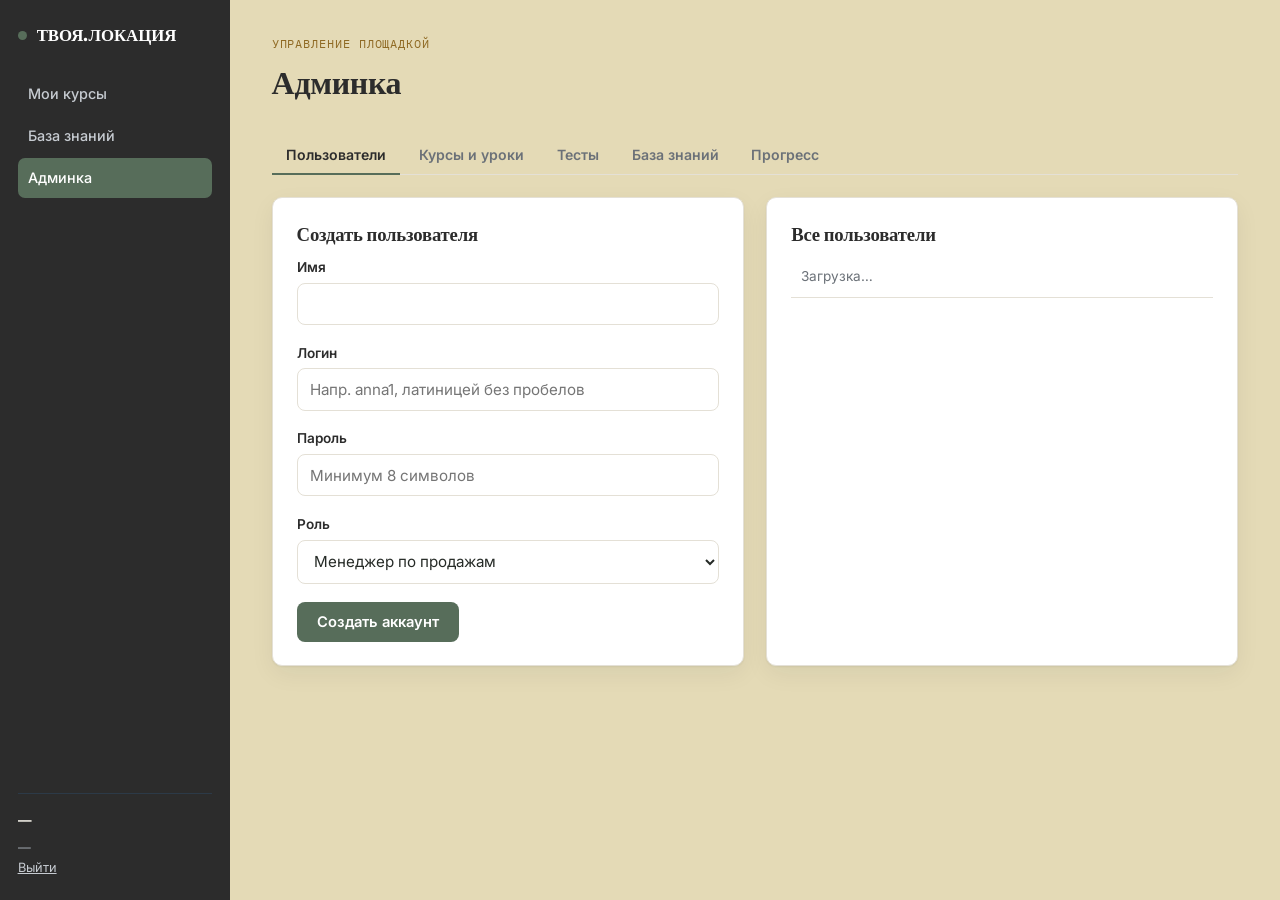
==== admin.html @ 3b24a8a5 "Update admin.html" ====
<!DOCTYPE html>
<html lang="ru">
<head>
<meta charset="UTF-8">
<meta name="viewport" content="width=device-width, initial-scale=1.0">
<title>Админка — ТВОЯ.ЛОКАЦИЯ</title>
<link rel="stylesheet" href="css/style.css">
</head>
<body>

<div class="app">
  <aside class="sidebar">
    <div class="sidebar-brand"><span class="dot"></span> ТВОЯ.ЛОКАЦИЯ</div>
    <nav>
      <a href="dashboard.html">Мои курсы</a>
      <a href="knowledge-base.html">База знаний</a>
      <a href="admin.html" class="active" data-admin-link>Админка</a>
    </nav>
    <div class="sidebar-user">
      <b data-user-name>—</b>
      <span data-user-role>—</span><br>
      <a href="#" data-logout style="color:#C6CBD1">Выйти</a>
    </div>
  </aside>

  <main class="main" style="max-width:1100px">
    <div class="page-head">
      <div class="eyebrow">Управление площадкой</div>
      <h1>Админка</h1>
    </div>

    <div class="tabs">
      <button class="tab-btn active" data-tab="users">Пользователи</button>
      <button class="tab-btn" data-tab="courses">Курсы и уроки</button>
      <button class="tab-btn" data-tab="tests">Тесты</button>
      <button class="tab-btn" data-tab="kb">База знаний</button>
      <button class="tab-btn" data-tab="progress">Прогресс</button>
    </div>

    <!-- ПОЛЬЗОВАТЕЛИ -->
    <section class="tab-panel active" id="tab-users">
      <div class="two-col">
        <div class="card">
          <h3>Создать пользователя</h3>
          <form id="createUserForm">
            <div class="field"><label>Имя</label><input type="text" id="nu_name" required></div>
            <div class="field"><label>Логин</label><input type="text" id="nu_email" required placeholder="Напр. anna1, латиницей без пробелов"></div>
            <div class="field"><label>Пароль</label><input type="text" id="nu_password" required minlength="8" placeholder="Минимум 8 символов"></div>
            <div class="field">
              <label>Роль</label>
              <select id="nu_role">
                <option value="manager">Менеджер по продажам</option>
                <option value="admin">Администратор</option>
              </select>
            </div>
            <button class="btn btn-brass" type="submit" id="createUserBtn">Создать аккаунт</button>
          </form>
        </div>
        <div class="card">
          <h3>Все пользователи</h3>
          <table class="table" id="usersTable"><tbody><tr><td class="muted">Загрузка…</td></tr></tbody></table>
        </div>
      </div>
    </section>

    <!-- КУРСЫ И УРОКИ -->
    <section class="tab-panel" id="tab-courses">
      <div class="card" style="margin-bottom:1.4rem">
        <h3>Новый курс</h3>
        <form id="createCourseForm" class="two-col" style="align-items:end">
          <div class="field"><label>Название курса</label><input type="text" id="c_title" required></div>
          <div class="field"><label>Описание</label><input type="text" id="c_desc"></div>
          <button class="btn btn-brass" type="submit" style="grid-column:1/-1;justify-self:start">Добавить курс</button>
        </form>
      </div>
      <div id="coursesAdminList"></div>
    </section>

    <!-- ТЕСТЫ -->
    <section class="tab-panel" id="tab-tests">
      <div class="card" style="margin-bottom:1.4rem">
        <h3>Новый тест</h3>
        <form id="createTestForm" class="two-col" style="align-items:end">
          <div class="field">
            <label>Курс</label>
            <select id="t_course" required></select>
          </div>
          <div class="field"><label>Название теста</label><input type="text" id="t_title" required></div>
          <div class="field"><label>Проходной балл, %</label><input type="number" id="t_pass" value="70" min="1" max="100"></div>
          <button class="btn btn-brass" type="submit" style="grid-column:1/-1;justify-self:start">Создать тест</button>
        </form>
      </div>
      <div id="testsAdminList"></div>
    </section>

    <!-- БАЗА ЗНАНИЙ -->
    <section class="tab-panel" id="tab-kb">
      <div class="card" style="margin-bottom:1.4rem">
        <h3>Новая статья</h3>
        <form id="createKbForm">
          <div class="two-col">
            <div class="field"><label>Категория</label><input type="text" id="kb_category" placeholder="Напр. Холодные звонки" required></div>
            <div class="field"><label>Заголовок</label><input type="text" id="kb_title" required></div>
          </div>
          <div class="field"><label>Текст</label><textarea id="kb_content" rows="5" required></textarea></div>
          <button class="btn btn-brass" type="submit">Опубликовать</button>
        </form>
      </div>
      <div id="kbAdminList"></div>
    </section>

    <!-- ПРОГРЕСС -->
    <section class="tab-panel" id="tab-progress">
      <div class="card">
        <h3>Результаты тестов по менеджерам</h3>
        <table class="table" id="progressTable"><tbody><tr><td class="muted">Загрузка…</td></tr></tbody></table>
      </div>
    </section>

  </main>
</div>

<script type="module" src="js/admin.js"></script>
</body>
</html>
---- css/style.css ----
/* =========================================================
   LMS для менеджеров по продажам недвижимости — дизайн-система
   ========================================================= */

@import url('https://fonts.googleapis.com/css2?family=Fraunces:opsz,wght@9..144,500;9..144,600;9..144,700&family=Inter:wght@400;500;600;700&family=IBM+Plex+Mono:wght@500&display=swap');

:root{
  /* --- палитра --- */
  --ink:        #2c2c2c;   /* основной тёмный (шапка, сайдбар) */
  --ink-soft:   #263544;
  --paper:      #e4dab6;   /* фон страницы */
  --card:       #FFFFFF;
  --line:       #E4E0D6;
  --text:       #262B27;
  --text-muted: #6B7178;
  --brass:      #576d5a;   /* акцент — латунь/дверная ручка */
  --brass-dark: #8F6A24;
  --brass-tint: #F1E6D0;
  --good:       #4C7A5E;
  --good-tint:  #E4EFE8;
  --bad:        #B5533C;
  --bad-tint:   #F6E5E0;

  /* --- типографика --- */
  --font-display: 'Fraunces', Georgia, serif;
  --font-body: 'Inter', system-ui, sans-serif;
  --font-mono: 'IBM Plex Mono', monospace;

  --radius: 10px;
  --shadow: 0 1px 2px rgba(22,32,42,.06), 0 8px 24px rgba(22,32,42,.06);
}

*{box-sizing:border-box}
html,body{margin:0;padding:0}
body{
  background:var(--paper);
  color:var(--text);
  font-family:var(--font-body);
  line-height:1.55;
  -webkit-font-smoothing:antialiased;
}
h1,h2,h3,h4{
  font-family:var(--font-display);
  color:var(--ink);
  margin:0 0 .4em;
  font-weight:600;
  letter-spacing:-.01em;
}
p{margin:0 0 1em}
a{color:var(--brass-dark)}
:focus-visible{outline:2px solid var(--brass);outline-offset:2px}

.eyebrow{
  font-family:var(--font-mono);
  font-size:.72rem;
  letter-spacing:.08em;
  text-transform:uppercase;
  color:var(--brass-dark);
}

/* --- кнопки --- */
.btn{
  display:inline-flex;align-items:center;justify-content:center;gap:.5em;
  font-family:var(--font-body);font-weight:600;font-size:.92rem;
  padding:.7em 1.3em;border-radius:8px;border:1px solid transparent;
  cursor:pointer;text-decoration:none;transition:transform .06s ease, background .15s ease;
}
.btn:active{transform:translateY(1px)}
.btn-primary{background:var(--ink);color:#fff}
.btn-primary:hover{background:var(--ink-soft)}
.btn-brass{background:var(--brass);color:#fff}
.btn-brass:hover{background:var(--brass-dark)}
.btn-ghost{background:transparent;border-color:var(--line);color:var(--text)}
.btn-ghost:hover{border-color:var(--ink)}
.btn-danger{background:var(--bad);color:#fff}
.btn:disabled{opacity:.5;cursor:not-allowed}

/* --- поля форм --- */
label{display:block;font-size:.85rem;font-weight:600;margin-bottom:.35em;color:var(--ink)}
input,textarea,select{
  width:100%;font-family:var(--font-body);font-size:.95rem;
  padding:.7em .8em;border:1px solid var(--line);border-radius:8px;
  background:#fff;color:var(--text);
}
input:focus,textarea:focus,select:focus{border-color:var(--brass);outline:none}
.field{margin-bottom:1.1em}
textarea{resize:vertical;min-height:6em}

/* --- карточки --- */
.card{
  background:var(--card);border:1px solid var(--line);border-radius:var(--radius);
  padding:1.4em 1.5em;box-shadow:var(--shadow);
}

/* --- страница логина --- */
.login-wrap{
  min-height:100vh;display:flex;align-items:center;justify-content:center;
  padding:2rem;background:
    radial-gradient(1200px 600px at 15% -10%, #1E2A38 0%, transparent 60%), var(--ink);
}
.login-card{
  width:100%;max-width:400px;background:var(--paper);border-radius:14px;
  padding:2.6rem 2.2rem;box-shadow:0 24px 60px rgba(0,0,0,.35);
}
.login-mark{
  width:44px;height:44px;border-radius:9px;background:var(--brass);
  display:flex;align-items:center;justify-content:center;color:#fff;
  font-family:var(--font-display);font-weight:700;font-size:1.2rem;margin-bottom:1.1rem;
}
.login-card h1{font-size:1.5rem;margin-bottom:.15em}
.login-sub{color:var(--text-muted);font-size:.9rem;margin-bottom:1.6em}
.error-msg{
  background:var(--bad-tint);color:var(--bad);border-radius:8px;
  padding:.7em .9em;font-size:.87rem;margin-bottom:1em;display:none;
}
.error-msg.show{display:block}
.hint-msg{color:var(--text-muted);font-size:.8rem;margin-top:1.4em;text-align:center}

/* --- каркас приложения (сайдбар + контент) --- */
.app{display:flex;min-height:100vh}
.sidebar{
  width:230px;flex:0 0 230px;background:var(--ink);color:#EDEAE2;
  padding:1.4rem 1.1rem;display:flex;flex-direction:column;gap:1.6rem;
}
.sidebar-brand{display:flex;align-items:center;gap:.6em;font-family:var(--font-display);font-weight:700;font-size:1.05rem;color:#fff}
.sidebar-brand .dot{width:9px;height:9px;border-radius:50%;background:var(--brass)}
.sidebar nav{display:flex;flex-direction:column;gap:.15rem;flex:1}
.sidebar nav a{
  color:#C6CBD1;text-decoration:none;font-size:.9rem;font-weight:500;
  padding:.6em .7em;border-radius:7px;
}
.sidebar nav a:hover{background:var(--ink-soft);color:#fff}
.sidebar nav a.active{background:var(--brass);color:#fff}
.sidebar-user{font-size:.8rem;color:#9BA2AA;border-top:1px solid #2C3A48;padding-top:1rem}
.sidebar-user b{color:#EDEAE2;display:block;font-size:.85rem;margin-bottom:.5em}

.main{flex:1;padding:2.2rem 2.6rem;max-width:980px}
.page-head{margin-bottom:1.8rem}
.page-head .eyebrow{margin-bottom:.4em}

/* --- список курсов / уроков --- */
.listing-grid{display:grid;gap:1rem}
.listing-card{
  display:flex;gap:1.1rem;align-items:flex-start;
  background:var(--card);border:1px solid var(--line);border-radius:var(--radius);
  padding:1.2rem 1.3rem;text-decoration:none;color:inherit;transition:border-color .15s;
}
.listing-card:hover{border-color:var(--brass)}
.listing-tag{
  font-family:var(--font-mono);font-size:.72rem;color:var(--brass-dark);
  background:var(--brass-tint);border-radius:6px;padding:.3em .55em;white-space:nowrap;
}
.listing-body h3{font-size:1.05rem;margin-bottom:.25em}
.listing-body p{color:var(--text-muted);font-size:.88rem;margin-bottom:.5em}
.progress-bar{height:6px;border-radius:4px;background:var(--line);overflow:hidden;width:100%}
.progress-bar > span{display:block;height:100%;background:var(--good)}
.progress-label{font-size:.78rem;color:var(--text-muted);margin-top:.4em;font-family:var(--font-mono)}

/* --- урок --- */
.lesson-video{width:100%;border-radius:var(--radius);border:1px solid var(--line);margin-bottom:1.4rem;aspect-ratio:16/9}
.lesson-content{font-size:1rem;color:var(--text)}
.lesson-content h2,.lesson-content h3{margin-top:1.2em}

/* --- тест --- */
.question-block{margin-bottom:1.6rem;padding-bottom:1.6rem;border-bottom:1px solid var(--line)}
.question-block:last-of-type{border-bottom:none}
.question-title{font-weight:600;margin-bottom:.7em}
.option-row{
  display:flex;align-items:center;gap:.6em;padding:.55em .7em;border-radius:7px;
  border:1px solid var(--line);margin-bottom:.5em;cursor:pointer;
}
.option-row:hover{border-color:var(--brass)}
.option-row input{width:auto}
.result-banner{border-radius:var(--radius);padding:1.1em 1.3em;margin-bottom:1.4rem;font-weight:600}
.result-banner.pass{background:var(--good-tint);color:var(--good)}
.result-banner.fail{background:var(--bad-tint);color:var(--bad)}

/* --- база знаний --- */
.kb-category{font-family:var(--font-mono);font-size:.72rem;text-transform:uppercase;letter-spacing:.06em;color:var(--text-muted);margin:1.6rem 0 .6rem}
.kb-category:first-child{margin-top:0}

/* --- админка --- */
.table{width:100%;border-collapse:collapse;font-size:.9rem}
.table th{text-align:left;font-family:var(--font-mono);font-size:.72rem;text-transform:uppercase;color:var(--text-muted);padding:.6em .7em;border-bottom:1px solid var(--line)}
.table td{padding:.7em .7em;border-bottom:1px solid var(--line);vertical-align:top}
.badge{font-family:var(--font-mono);font-size:.72rem;padding:.25em .55em;border-radius:5px}
.badge.admin{background:var(--brass-tint);color:var(--brass-dark)}
.badge.manager{background:var(--good-tint);color:var(--good)}
.tabs{display:flex;gap:.3rem;border-bottom:1px solid var(--line);margin-bottom:1.4rem}
.tab-btn{
  background:none;border:none;padding:.7em 1em;font-family:var(--font-body);
  font-weight:600;font-size:.88rem;color:var(--text-muted);cursor:pointer;
  border-bottom:2px solid transparent;margin-bottom:-1px;
}
.tab-btn.active{color:var(--ink);border-color:var(--brass)}
.tab-panel{display:none}
.tab-panel.active{display:block}
.two-col{display:grid;grid-template-columns:1fr 1fr;gap:1.4rem}
.repeater-item{border:1px solid var(--line);border-radius:8px;padding:.9em 1em;margin-bottom:.7em;background:#FCFBF9}
.repeater-item .row{display:flex;gap:.6em;align-items:center}
.small-x{background:none;border:none;color:var(--bad);cursor:pointer;font-size:1.1rem;line-height:1;padding:.2em .4em}
.muted{color:var(--text-muted);font-size:.85rem}
.toast{
  position:fixed;bottom:1.5rem;right:1.5rem;background:var(--ink);color:#fff;
  padding:.8em 1.2em;border-radius:8px;font-size:.88rem;box-shadow:var(--shadow);
  opacity:0;transform:translateY(8px);transition:.2s;pointer-events:none;z-index:50;
}
.toast.show{opacity:1;transform:translateY(0)}

@media (max-width:820px){
  .app{flex-direction:column}
  .sidebar{width:100%;flex:none;flex-direction:row;align-items:center;padding:.9rem 1rem}
  .sidebar nav{flex-direction:row;flex-wrap:wrap}
  .sidebar-user{display:none}
  .main{padding:1.4rem}
  .two-col{grid-template-columns:1fr}
}

@media (prefers-reduced-motion: reduce){
  *{transition:none !important}
}
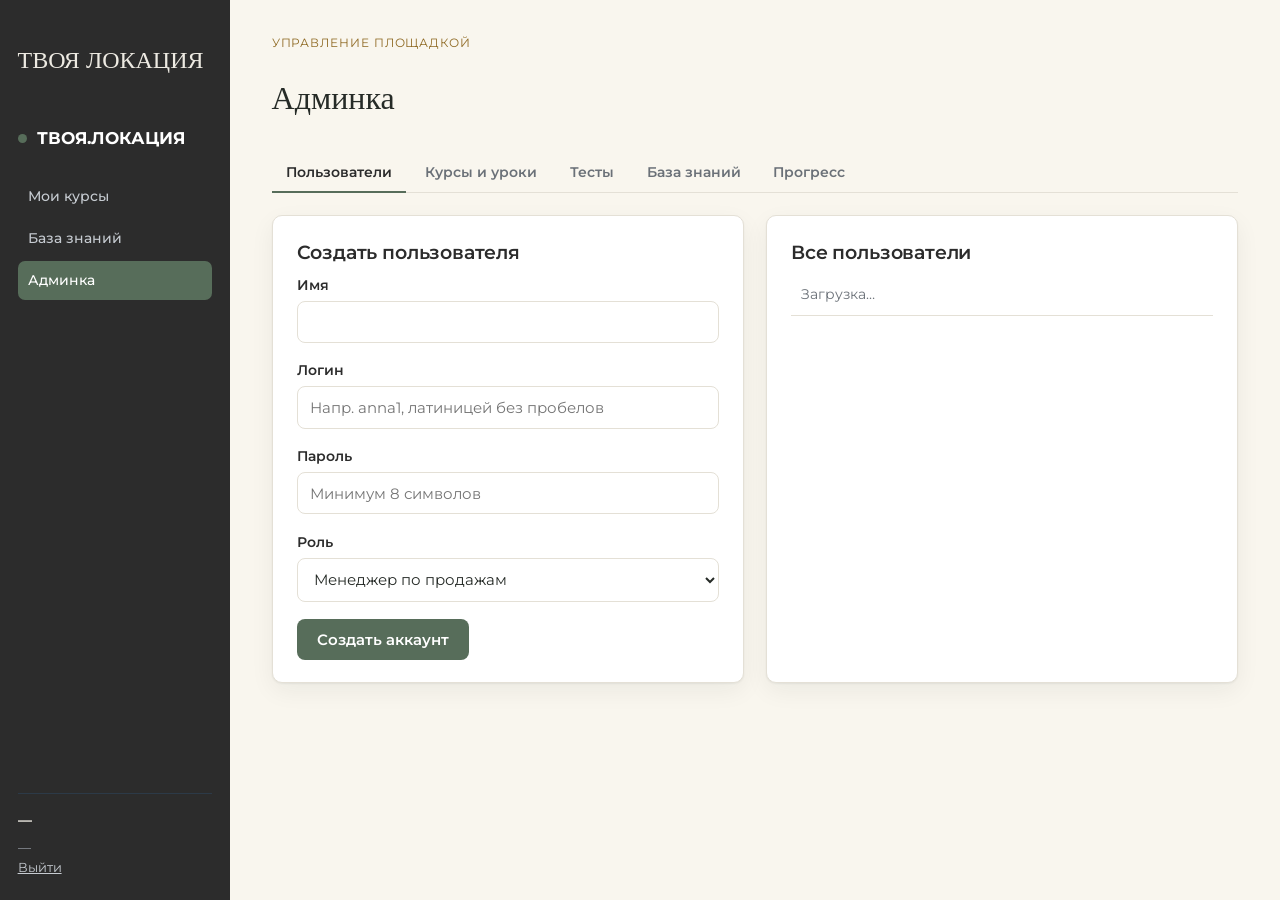
==== commit 18503dda: "Update admin.html" ====
--- a/admin.html
+++ b/admin.html
@@ -10,6 +10,7 @@
 
 <div class="app">
   <aside class="sidebar">
+    <h1>ТВОЯ ЛОКАЦИЯ</h1>
     <div class="sidebar-brand"><span class="dot"></span> ТВОЯ.ЛОКАЦИЯ</div>
     <nav>
       <a href="dashboard.html">Мои курсы</a>
--- a/css/style.css
+++ b/css/style.css
@@ -2,13 +2,13 @@
    LMS для менеджеров по продажам недвижимости — дизайн-система
    ========================================================= */
 
-@import url('https://fonts.googleapis.com/css2?family=Fraunces:opsz,wght@9..144,500;9..144,600;9..144,700&family=Inter:wght@400;500;600;700&family=IBM+Plex+Mono:wght@500&display=swap');
+@import url('https://fonts.googleapis.com/css2?family=Montserrat:wght@400;500;600;700&display=swap');
 
 :root{
   /* --- палитра --- */
   --ink:        #2c2c2c;   /* основной тёмный (шапка, сайдбар) */
   --ink-soft:   #263544;
-  --paper:      #e4dab6;   /* фон страницы */
+  --paper:      #F9F6EE;   /* фон страницы */
   --card:       #FFFFFF;
   --line:       #E4E0D6;
   --text:       #262B27;
@@ -22,10 +22,18 @@
   --bad-tint:   #F6E5E0;
 
   /* --- типографика --- */
-  --font-display: 'Fraunces', Georgia, serif;
-  --font-body: 'Inter', system-ui, sans-serif;
-  --font-mono: 'IBM Plex Mono', monospace;
-
+  --font-display: 'Montserrat', serif;
+  --font-body: 'Montserrat', sans-serif;
+  --font-mono: 'Montserrat', sans-serif;
+   
+@font-face {
+  font-family: 'Druzhok';
+  src: url('/fonts/Druzhok.otf') format('otf');
+  font-weight: 400;
+  font-style: normal;
+  font-display: swap;
+}
+   
   --radius: 10px;
   --shadow: 0 1px 2px rgba(22,32,42,.06), 0 8px 24px rgba(22,32,42,.06);
 }
@@ -39,7 +47,11 @@
   line-height:1.55;
   -webkit-font-smoothing:antialiased;
 }
-h1,h2,h3,h4{
+h1,druzhok-title {
+  font-family: 'Druzhok', serif;
+  font-weight: 400;
+}
+h2,h3,h4{
   font-family:var(--font-display);
   color:var(--ink);
   margin:0 0 .4em;
@@ -56,6 +68,20 @@
   letter-spacing:.08em;
   text-transform:uppercase;
   color:var(--brass-dark);
+}
+.login-mark {
+    display: flex;
+    justify-content: center;
+    align-items: center;
+    margin-bottom: 20px;
+}
+
+.login-mark img {
+    max-width: 150px;
+    max-height: 50px;
+    width: auto;
+    height: auto;
+    object-fit: contain;
 }
 
 /* --- кнопки --- */
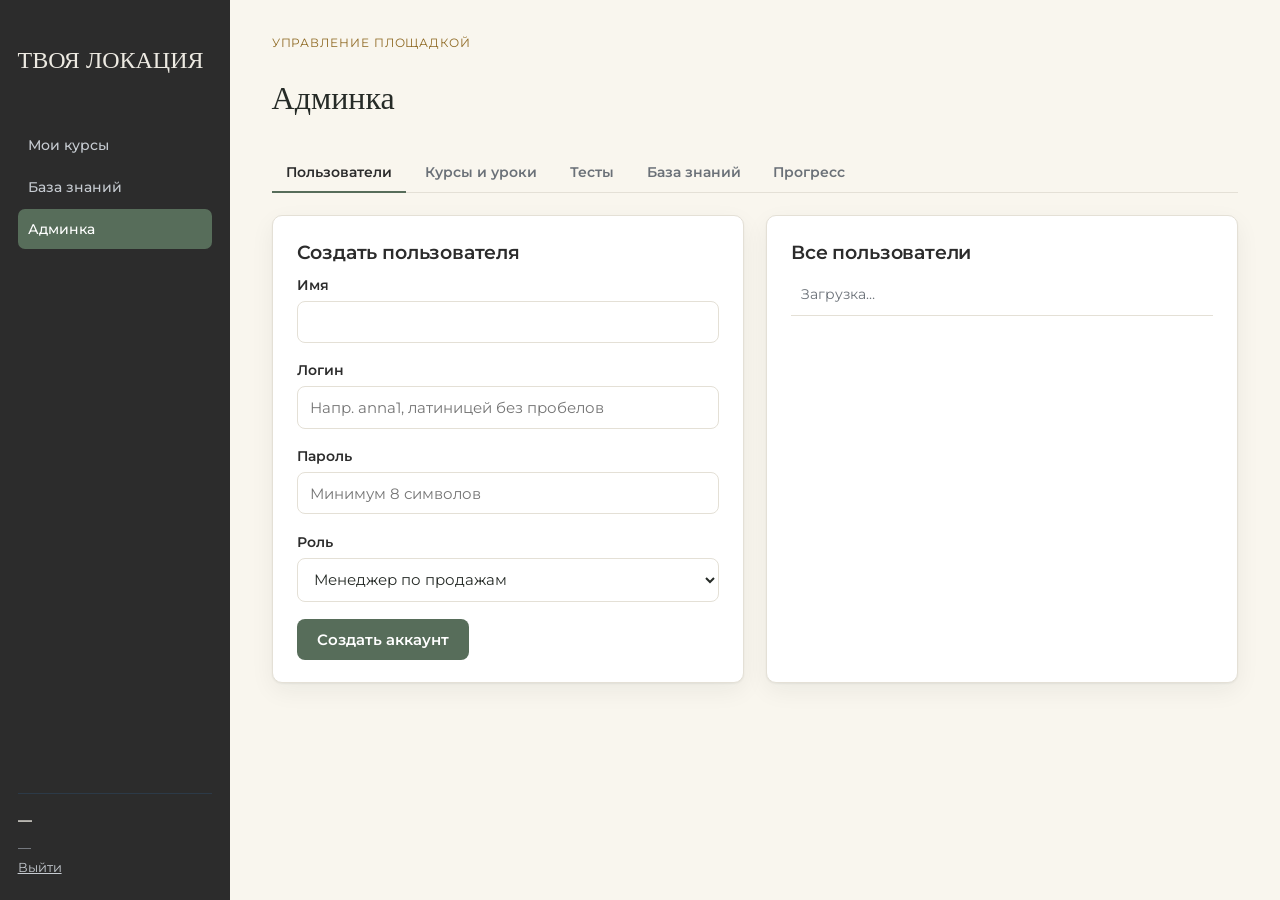
==== commit ca908020: "Update admin.html" ====
--- a/admin.html
+++ b/admin.html
@@ -11,7 +11,6 @@
 <div class="app">
   <aside class="sidebar">
     <h1>ТВОЯ ЛОКАЦИЯ</h1>
-    <div class="sidebar-brand"><span class="dot"></span> ТВОЯ.ЛОКАЦИЯ</div>
     <nav>
       <a href="dashboard.html">Мои курсы</a>
       <a href="knowledge-base.html">База знаний</a>
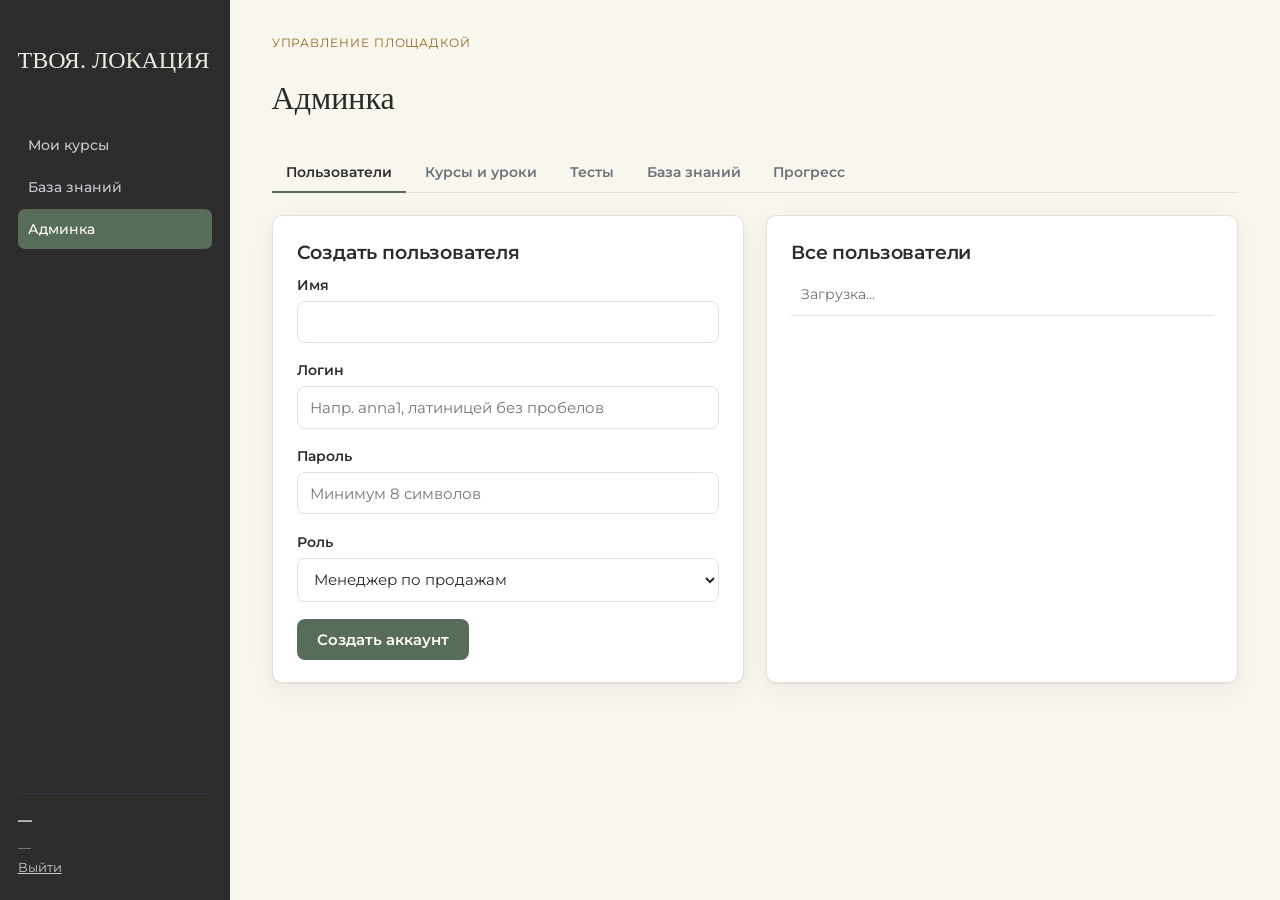
==== commit 81840b3d: "Update admin.html" ====
--- a/admin.html
+++ b/admin.html
@@ -10,7 +10,7 @@
 
 <div class="app">
   <aside class="sidebar">
-    <h1>ТВОЯ ЛОКАЦИЯ</h1>
+    <h1>ТВОЯ. ЛОКАЦИЯ</h1>
     <nav>
       <a href="dashboard.html">Мои курсы</a>
       <a href="knowledge-base.html">База знаний</a>
--- a/css/style.css
+++ b/css/style.css
@@ -49,7 +49,7 @@
 }
 h1,druzhok-title {
   font-family: 'Druzhok', serif;
-  font-weight: 400;
+  font-weight: 300;
 }
 h2,h3,h4{
   font-family:var(--font-display);
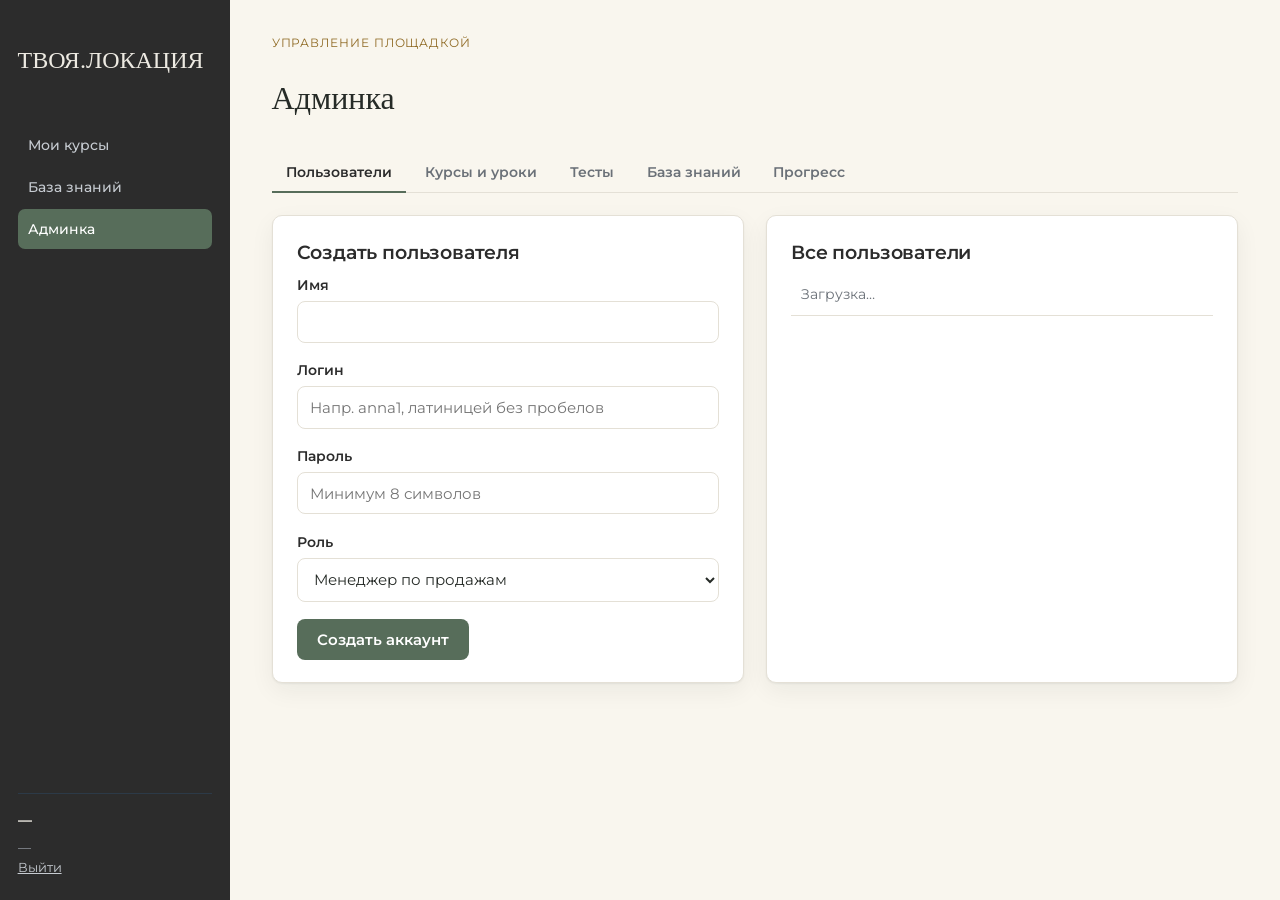
==== commit 0ac92ad9: "Update admin.html" ====
--- a/admin.html
+++ b/admin.html
@@ -10,7 +10,7 @@
 
 <div class="app">
   <aside class="sidebar">
-    <h1>ТВОЯ. ЛОКАЦИЯ</h1>
+    <h1>ТВОЯ.ЛОКАЦИЯ</h1>
     <nav>
       <a href="dashboard.html">Мои курсы</a>
       <a href="knowledge-base.html">База знаний</a>
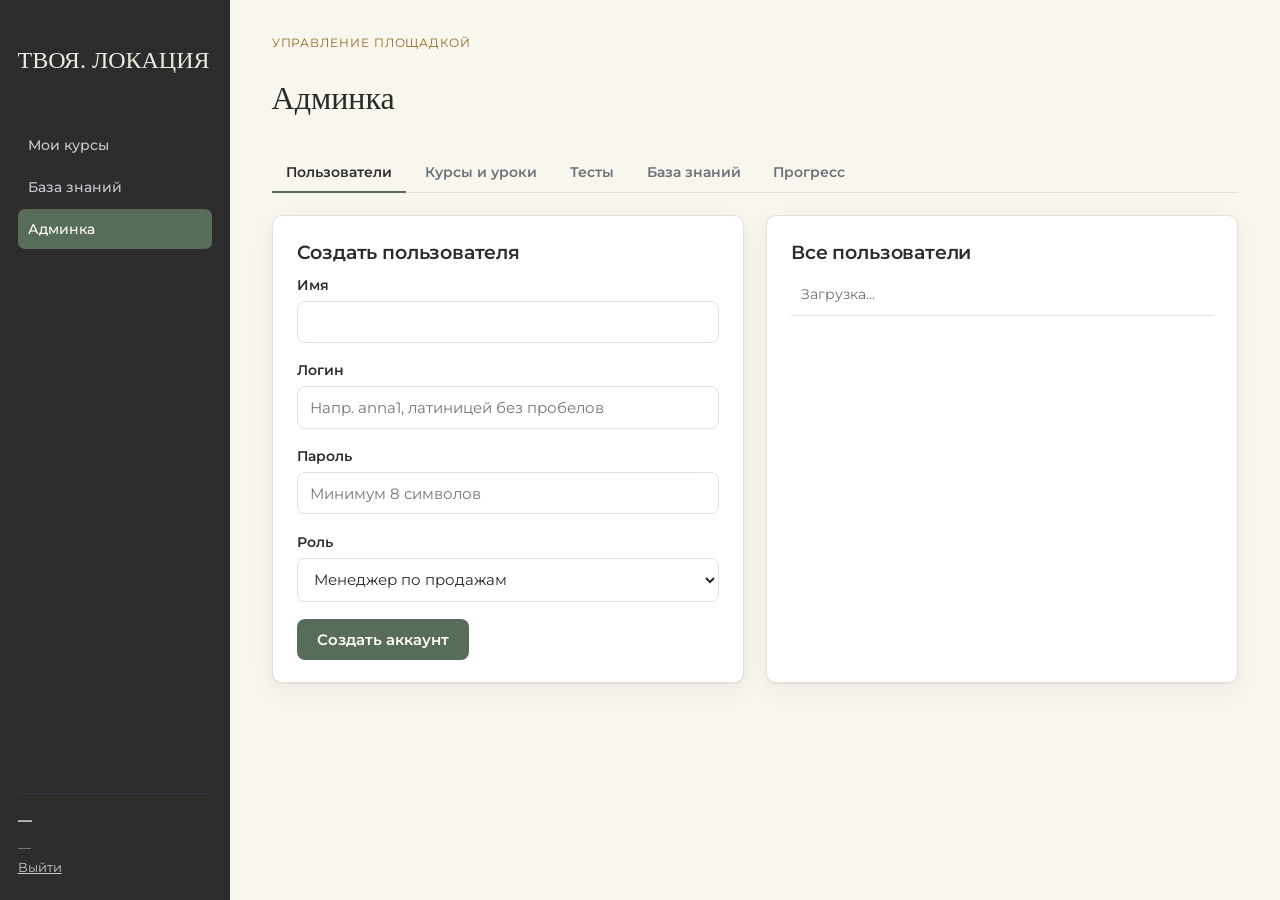
==== commit dc535cfa: "Update admin.html" ====
--- a/admin.html
+++ b/admin.html
@@ -10,7 +10,8 @@
 
 <div class="app">
   <aside class="sidebar">
-    <h1>ТВОЯ.ЛОКАЦИЯ</h1>
+    <h1>ТВОЯ.
+      ЛОКАЦИЯ</h1>
     <nav>
       <a href="dashboard.html">Мои курсы</a>
       <a href="knowledge-base.html">База знаний</a>
